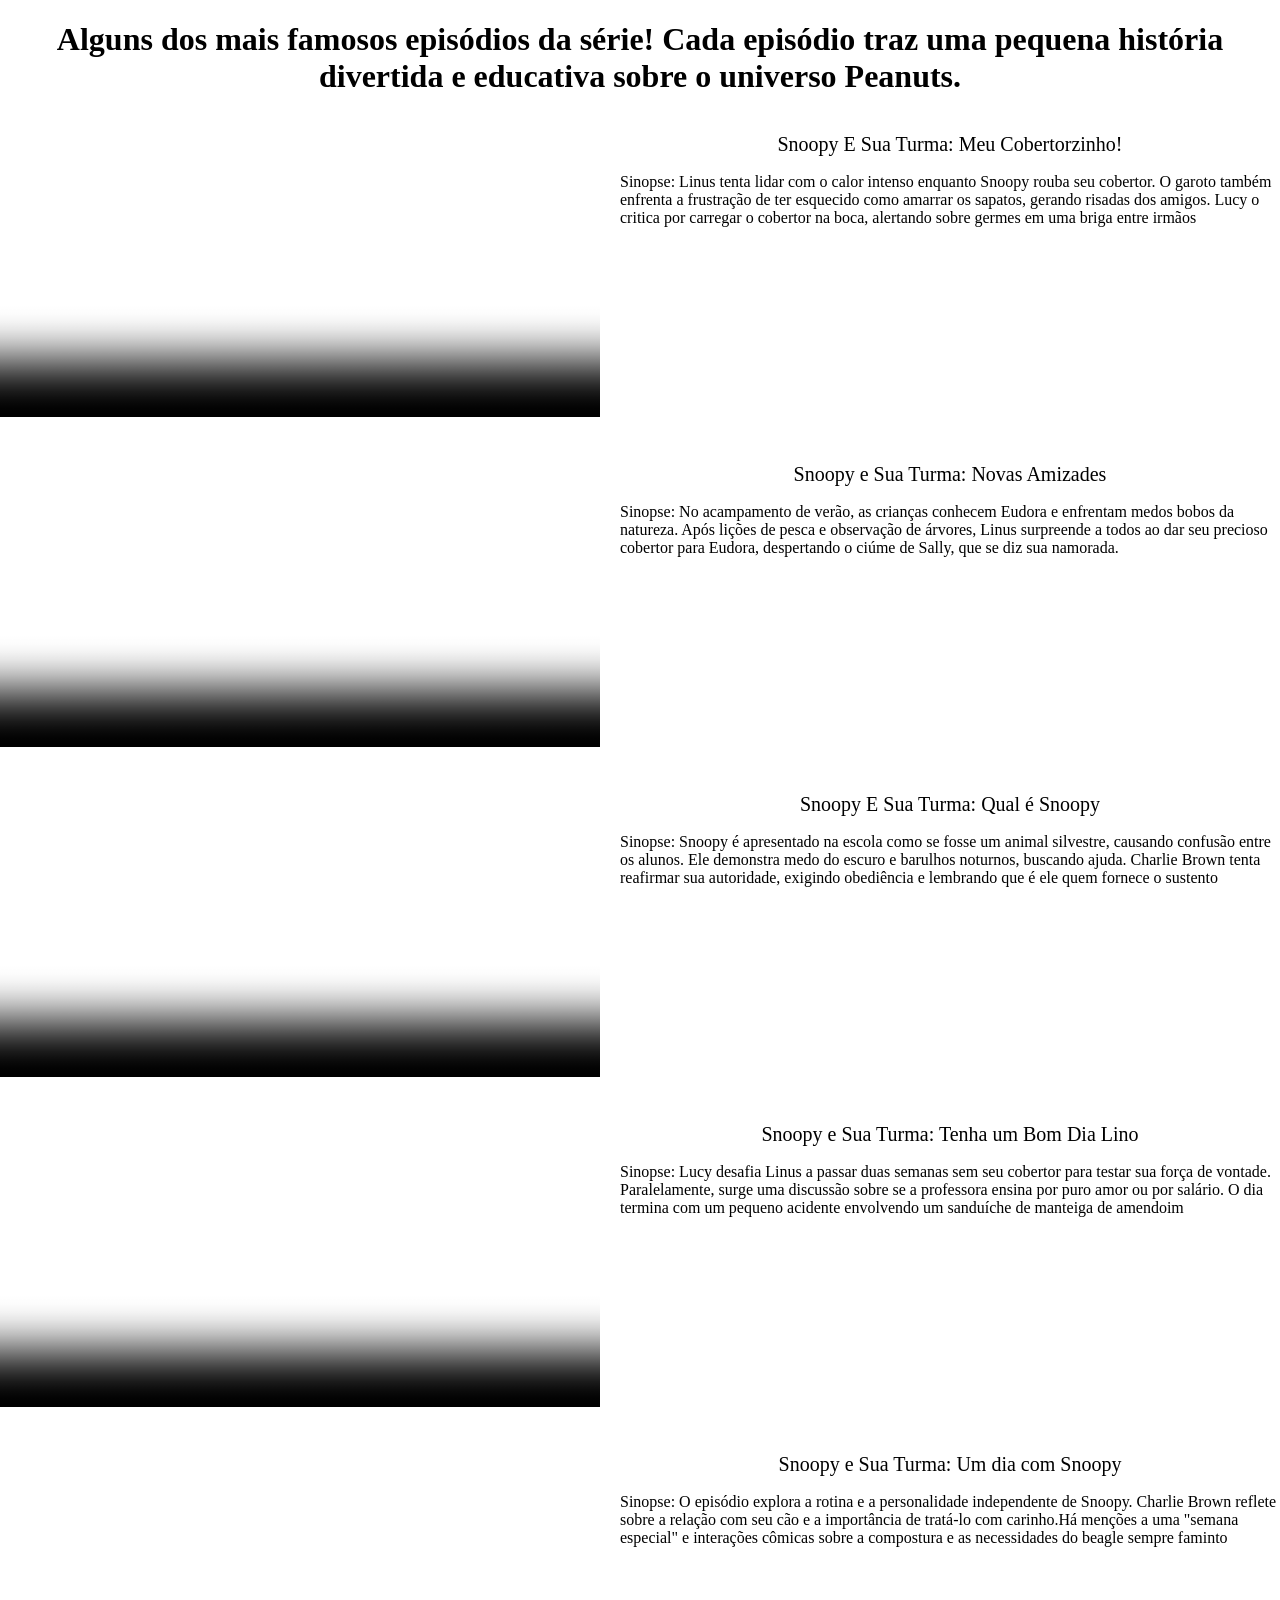
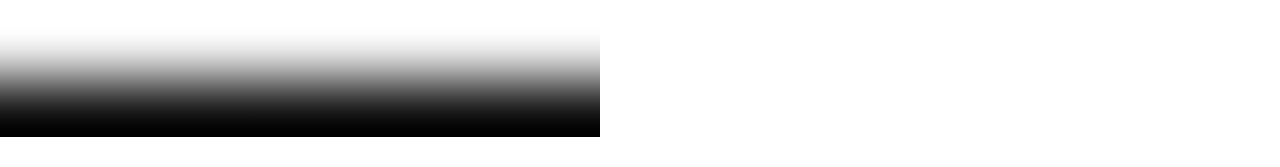
==== projeto/galeria-imagens.html @ bed3ad20 "atualização da aula 06, com mudança visual na página Personagens e Curiosidades" ====
<!DOCTYPE html>
<html lang="pt-br">
<head>
    <meta charset="UTF-8">
    <title>Snoopy Lovers</title>
    <link rel="preconnect" href="https://fonts.googleapis.com">
    <link rel="preconnect" href="https://fonts.gstatic.com" crossorigin>
    <link href="https://fonts.googleapis.com/css2?family=Baloo+2:wght@700&display=swap" rel="stylesheet">
    <link rel="stylesheet" href="css/reset.css">
    <link rel="stylesheet" href="css/style.css">
    <link rel="stylesheet" href="css/galeria-imagens.css">
</head>
<body>
<main>
    <header class="header">
    <div class="header-content">
    <h1>Alguns dos mais famosos episódios da série! Cada episódio traz uma pequena história divertida e educativa sobre o universo Peanuts.</h1>
    </div>
    </header> 
<section class="videos">
<div class="episodio">
        <video controls width="600" muted poster="assets/images/thumb.png"> <!--Todos os vídeos vão utilizar preload="metadata", pois achei melhor. Carrega apenas a duração e a dimensão-->
    <source src="assets/images/Snoopy E Sua Turma Meu Cobertorzinho! - snoopy 100 (720p).webm" preload="metadata" type="video/webm">
    </video>
    <div class="episodio-texto">
        <h2>Snoopy E Sua Turma: Meu Cobertorzinho!</h2>
        <p>Sinopse: Linus tenta lidar com o calor intenso enquanto Snoopy rouba seu cobertor. O garoto também enfrenta a frustração de ter esquecido como amarrar os sapatos, gerando risadas dos amigos. Lucy o critica por carregar o cobertor na boca, alertando sobre germes em uma briga entre irmãos</p>
    </div>
</div>
<div class="episodio">
        <video controls width="600" muted poster="assets/images/thumb.png">
    <source src="assets/images/Snoopy e Sua Turma Novas Amizades - snoopy 100 (720p).mp4" preload="metadata" type="video/mp4">
    </video>
    <div class="episodio-texto">
        <h2>Snoopy e Sua Turma: Novas Amizades</h2>
        <p>Sinopse: No acampamento de verão, as crianças conhecem Eudora e enfrentam medos bobos da natureza. Após lições de pesca e observação de árvores, Linus surpreende a todos ao dar seu precioso cobertor para Eudora, despertando o ciúme de Sally, que se diz sua namorada.</p>
    </div>
</div>
<div class="episodio">
        <video controls width="600" muted poster="assets/images/thumb.png">
    <source src="assets/images/Snoopy E Sua Turma Qual é Snoopy - snoopy 100 (720p).mp4" preload="metadata" type="video/mp4">
    </video>
    <div class="episodio-texto">
        <h2>Snoopy E Sua Turma: Qual é Snoopy</h2>
        <p>Sinopse: Snoopy é apresentado na escola como se fosse um animal silvestre, causando confusão entre os alunos. Ele demonstra medo do escuro e barulhos noturnos, buscando ajuda. Charlie Brown tenta reafirmar sua autoridade, exigindo obediência e lembrando que é ele quem fornece o sustento</p>
    </div>
</div>
<div class="episodio">
        <video controls width="600" muted poster="assets/images/thumb.png">
    <source src="assets/images/Snoopy e Sua Turma Tenha um Bom Dia Lino - snoopy 100 (720p).mp4" preload="metadata" type="video/mp4">
    </video>
    <div class="episodio-texto">
        <h2>Snoopy e Sua Turma: Tenha um Bom Dia Lino</h2>
        <p>Sinopse: Lucy desafia Linus a passar duas semanas sem seu cobertor para testar sua força de vontade. Paralelamente, surge uma discussão sobre se a professora ensina por puro amor ou por salário. O dia termina com um pequeno acidente envolvendo um sanduíche de manteiga de amendoim</p>
    </div>
</div>
<div class="episodio">
        <video controls width="600" muted poster="assets/images/thumb.png">
    <source src="assets/images/Snoopy e Sua Turma Um dia com Snoopy - snoopy 100 (1080p).webm" preload="metadata" type="video/webm">
    </video>
    <div class="episodio-texto">
        <h2>Snoopy e Sua Turma: Um dia com Snoopy</h2>
        <p>Sinopse: O episódio explora a rotina e a personalidade independente de Snoopy. Charlie Brown reflete sobre a relação com seu cão e a importância de tratá-lo com carinho.Há menções a uma "semana especial" e interações cômicas sobre a compostura e as necessidades do beagle sempre faminto</p>
    </div>
</div>
</section>
</main>
</body>
</html>
---- projeto/css/style.css ----
:root {
    --primary-color: #b30000;
    --background-color: #fafafa;
    --text-color: white;
    --espacamento-padrao: 20px;
    --raio-borda: 8px;
}
a:link {
    color: var(--primary-color);
}

a:visited {
    color: #7a0000;
}

a:hover {
    color: black;
    text-decoration: underline;
}

a:active {
    color: orange;
}
---- projeto/css/galeria-imagens.css ----
h1 {
    text-align: center;
}
h2 {
    text-align: center;
    font-size: 1.25rem;
    font-weight: normal;
}
.episodio {
    display: flex;
    align-items: flex-start;
    gap: 20px;
    margin-bottom: 30px;
}

.episodio video {
    width: 100%;
    max-width: 600px;
    flex-shrink: 0;
}

.episodio-texto {
    flex: 1;
}
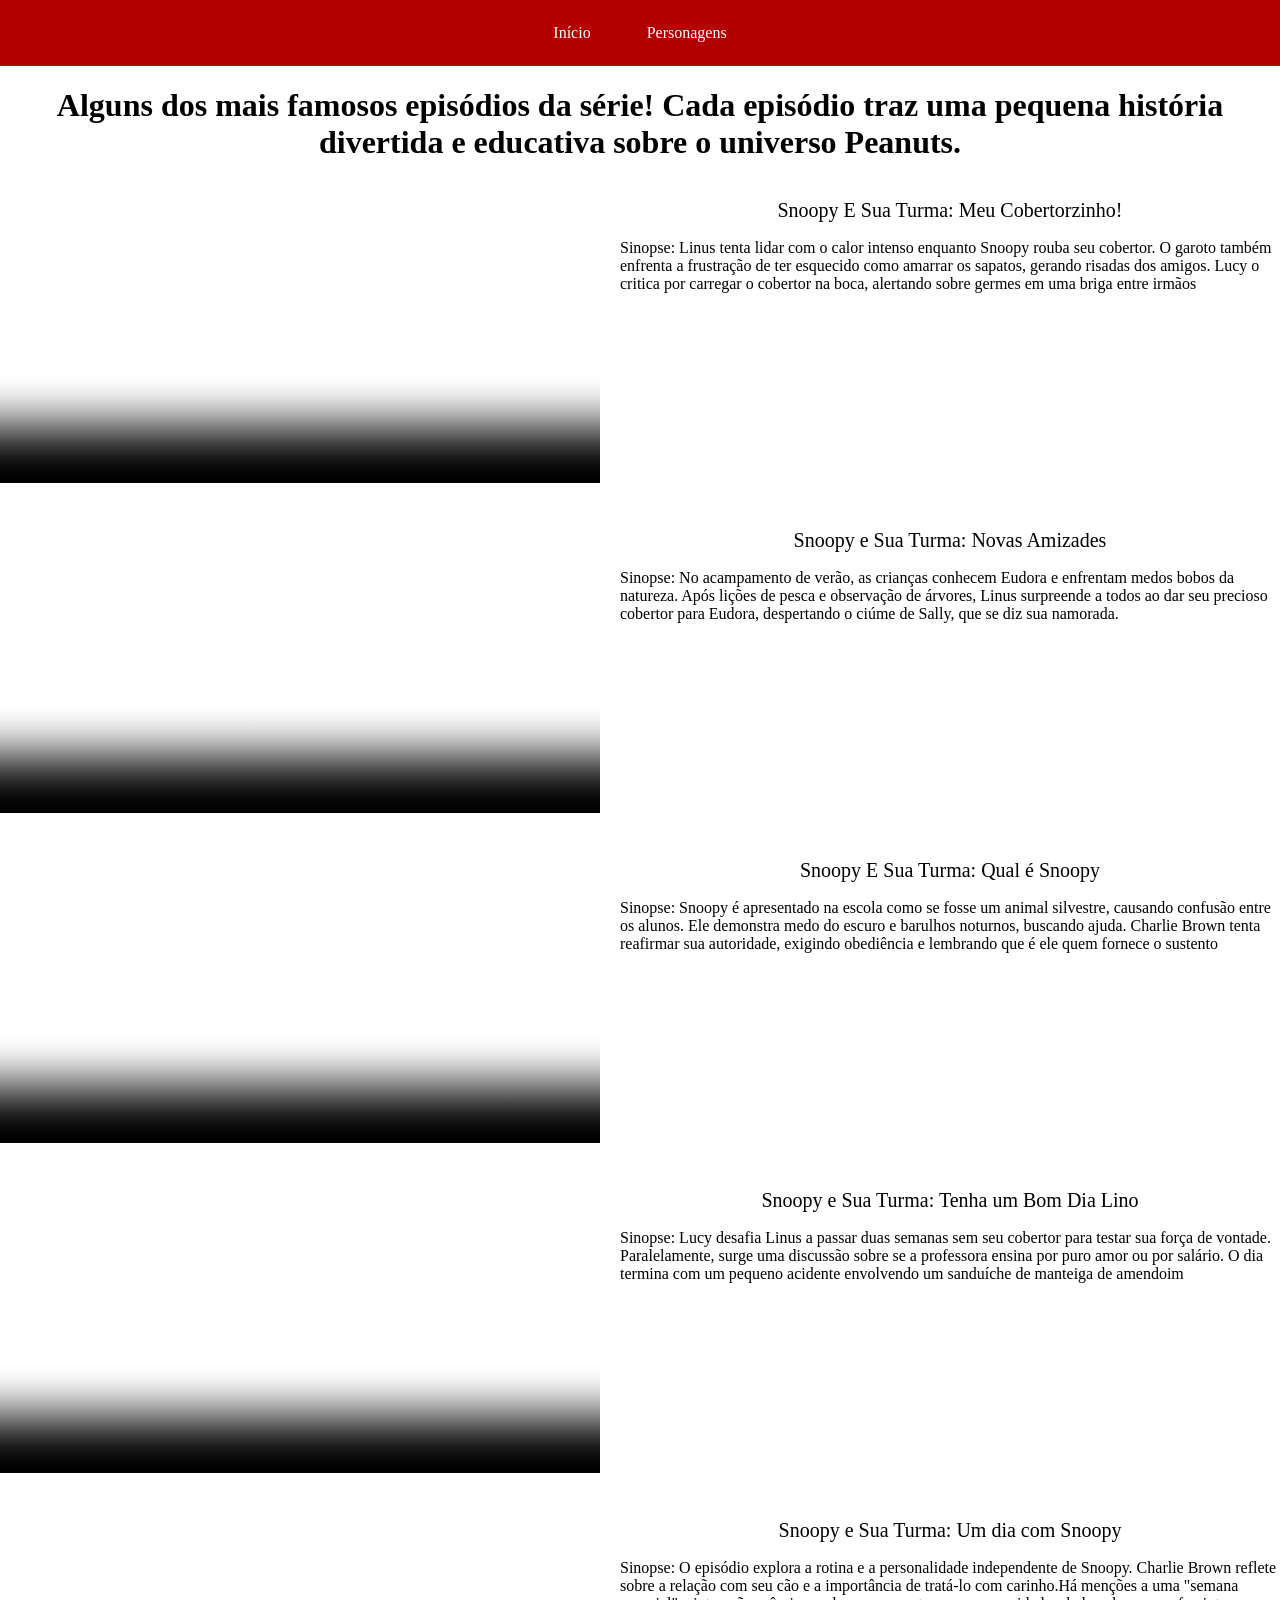
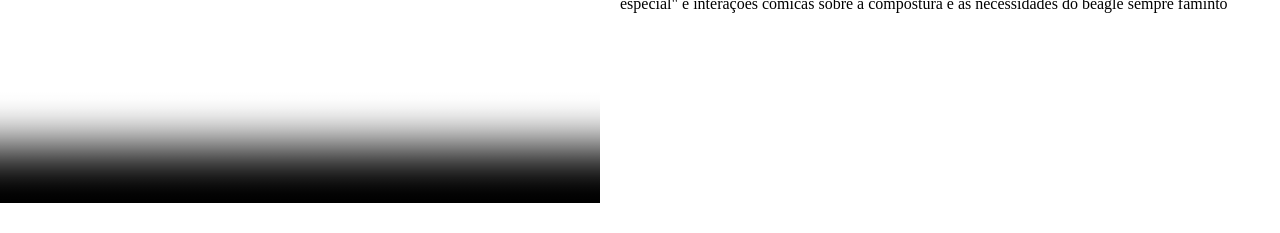
==== commit a1ad4985: "adiciona navbar com flexbox e grade responsiva com grid - aula 07" ====
--- a/projeto/galeria-imagens.html
+++ b/projeto/galeria-imagens.html
@@ -11,6 +11,10 @@
     <link rel="stylesheet" href="css/galeria-imagens.css">
 </head>
 <body>
+    <nav class="navbar">
+  <a href="index.html">Início</a>
+  <a href="outros-personagens.html">Personagens</a>
+</nav>
 <main>
     <header class="header">
     <div class="header-content">
--- a/projeto/css/style.css
+++ b/projeto/css/style.css
@@ -20,4 +20,8 @@
 
 a:active {
     color: orange;
-}+}
+.navbar { display: flex; justify-content: center; gap: 1.5rem; padding: 1rem; background: var(--primary-color); }
+.navbar a { color: white; text-decoration: none; padding: .5rem 1rem; border-radius: var(--raio-borda); }
+.navbar a:hover,
+.navbar a:focus-visible { background: white; color: var(--primary-color); }
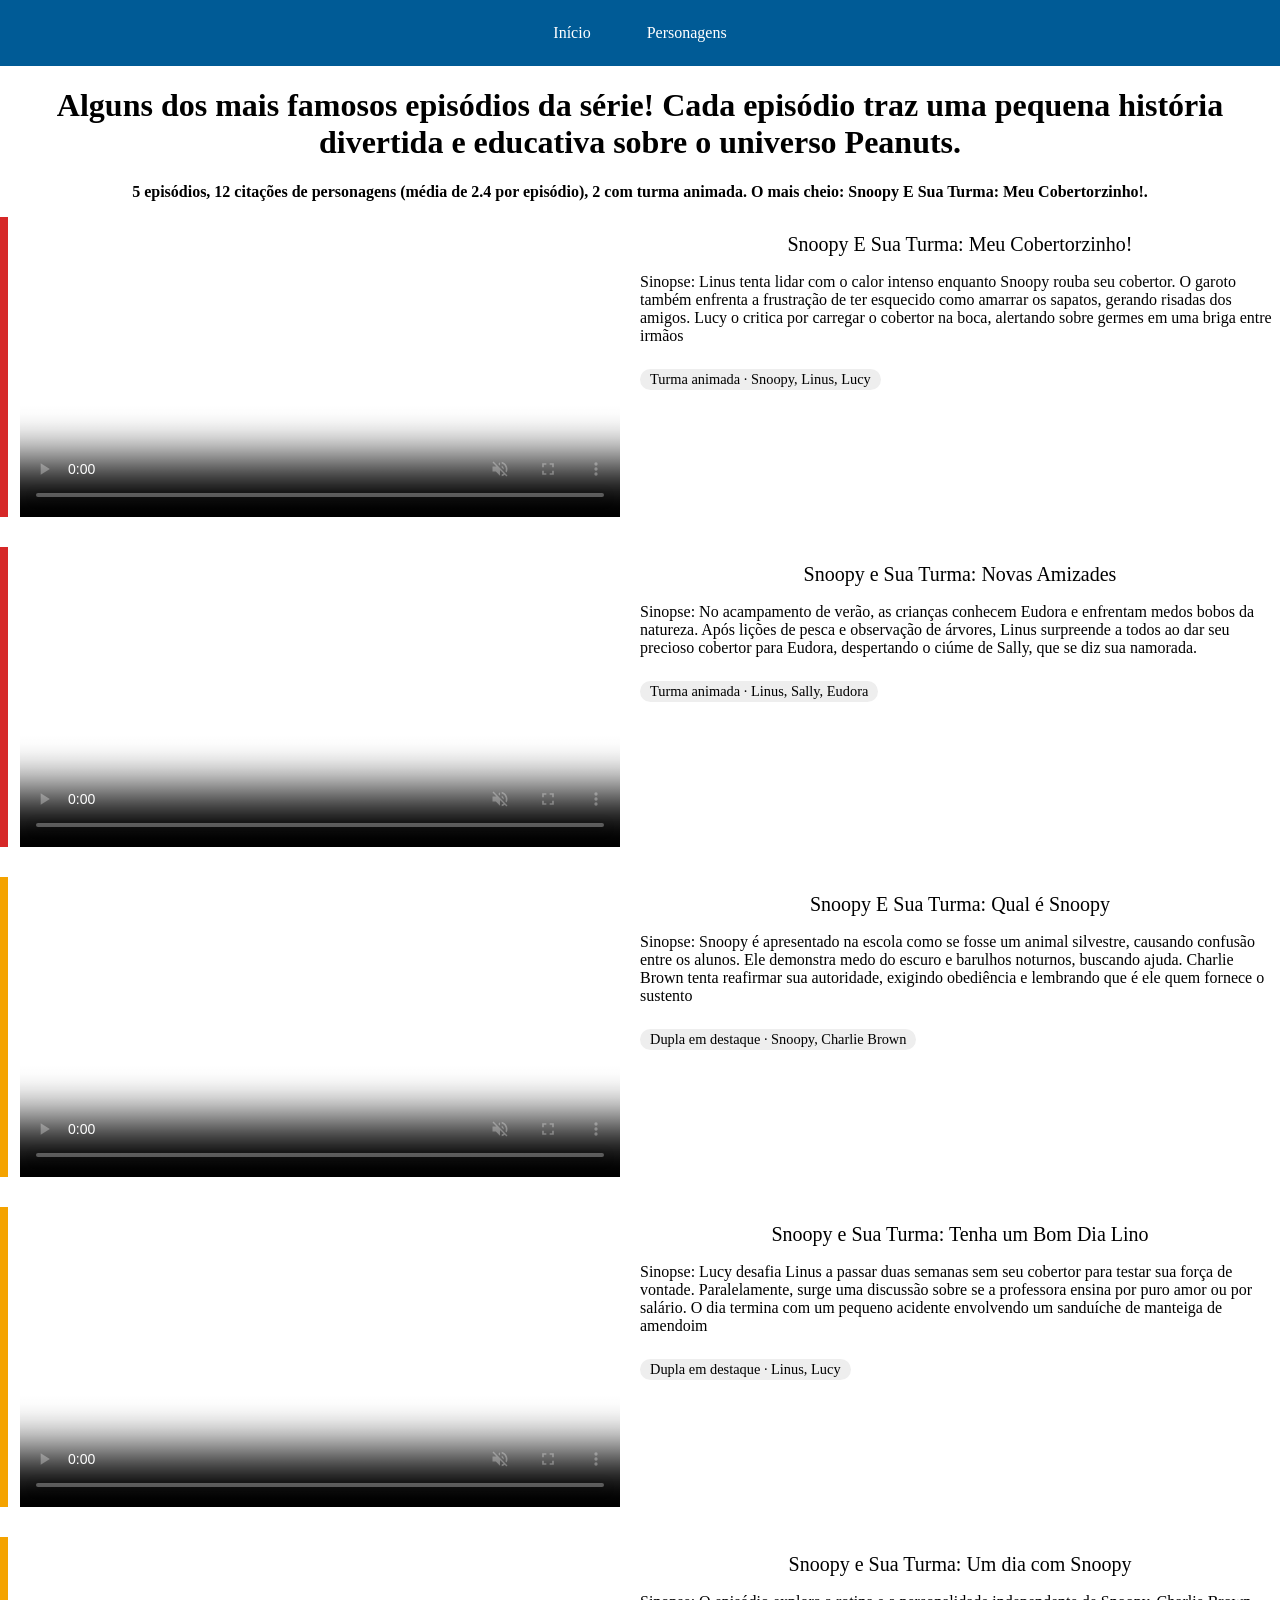
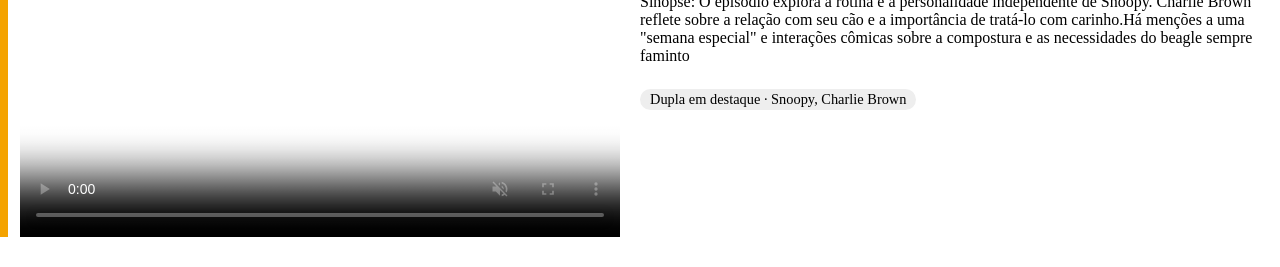
==== commit 963c9137: "Aula 11 e 12 - Função e DOM Básico" ====
--- a/projeto/galeria-imagens.html
+++ b/projeto/galeria-imagens.html
@@ -66,6 +66,7 @@
         <h2>Snoopy e Sua Turma: Um dia com Snoopy</h2>
         <p>Sinopse: O episódio explora a rotina e a personalidade independente de Snoopy. Charlie Brown reflete sobre a relação com seu cão e a importância de tratá-lo com carinho.Há menções a uma "semana especial" e interações cômicas sobre a compostura e as necessidades do beagle sempre faminto</p>
     </div>
+        <script src="js/script.js" defer></script>
 </div>
 </section>
 </main>
--- a/projeto/css/style.css
+++ b/projeto/css/style.css
@@ -1,6 +1,6 @@
 :root {
-    --primary-color: #b30000;
-    --background-color: #fafafa;
+    --primary-color: rgba(0,91,150, 1);
+    --background-color: rgba(7, 21, 34, 1);
     --text-color: white;
     --espacamento-padrao: 20px;
     --raio-borda: 8px;
@@ -10,7 +10,7 @@
 }
 
 a:visited {
-    color: #7a0000;
+    color: rgba(0, 174, 239, 1);
 }
 
 a:hover {
@@ -19,7 +19,7 @@
 }
 
 a:active {
-    color: orange;
+    color: rgba(0, 174, 239, 1);
 }
 .navbar { display: flex; justify-content: center; gap: 1.5rem; padding: 1rem; background: var(--primary-color); }
 .navbar a { color: white; text-decoration: none; padding: .5rem 1rem; border-radius: var(--raio-borda); }
--- a/projeto/css/galeria-imagens.css
+++ b/projeto/css/galeria-imagens.css
@@ -21,4 +21,29 @@
 
 .episodio-texto {
     flex: 1;
-}+}
+.resumo-episodios {
+    font-weight: bold;
+    text-align: center;
+    margin: 16px 0;
+}
+
+.etiqueta {
+    display: inline-block;
+    margin-top: 8px;
+    padding: 2px 10px;
+    border-radius: 12px;
+    font-size: 0.9rem;
+    background: #eee;
+}
+
+.episodio.elenco-turma,
+.episodio.elenco-dupla,
+.episodio.elenco-solo {
+    padding-left: 12px;
+    border-left: 8px solid #999;
+}
+
+.episodio.elenco-turma { border-left-color: #d62828; }
+.episodio.elenco-dupla { border-left-color: #f4a300; }
+.episodio.elenco-solo  { border-left-color: #2a9d8f; }
